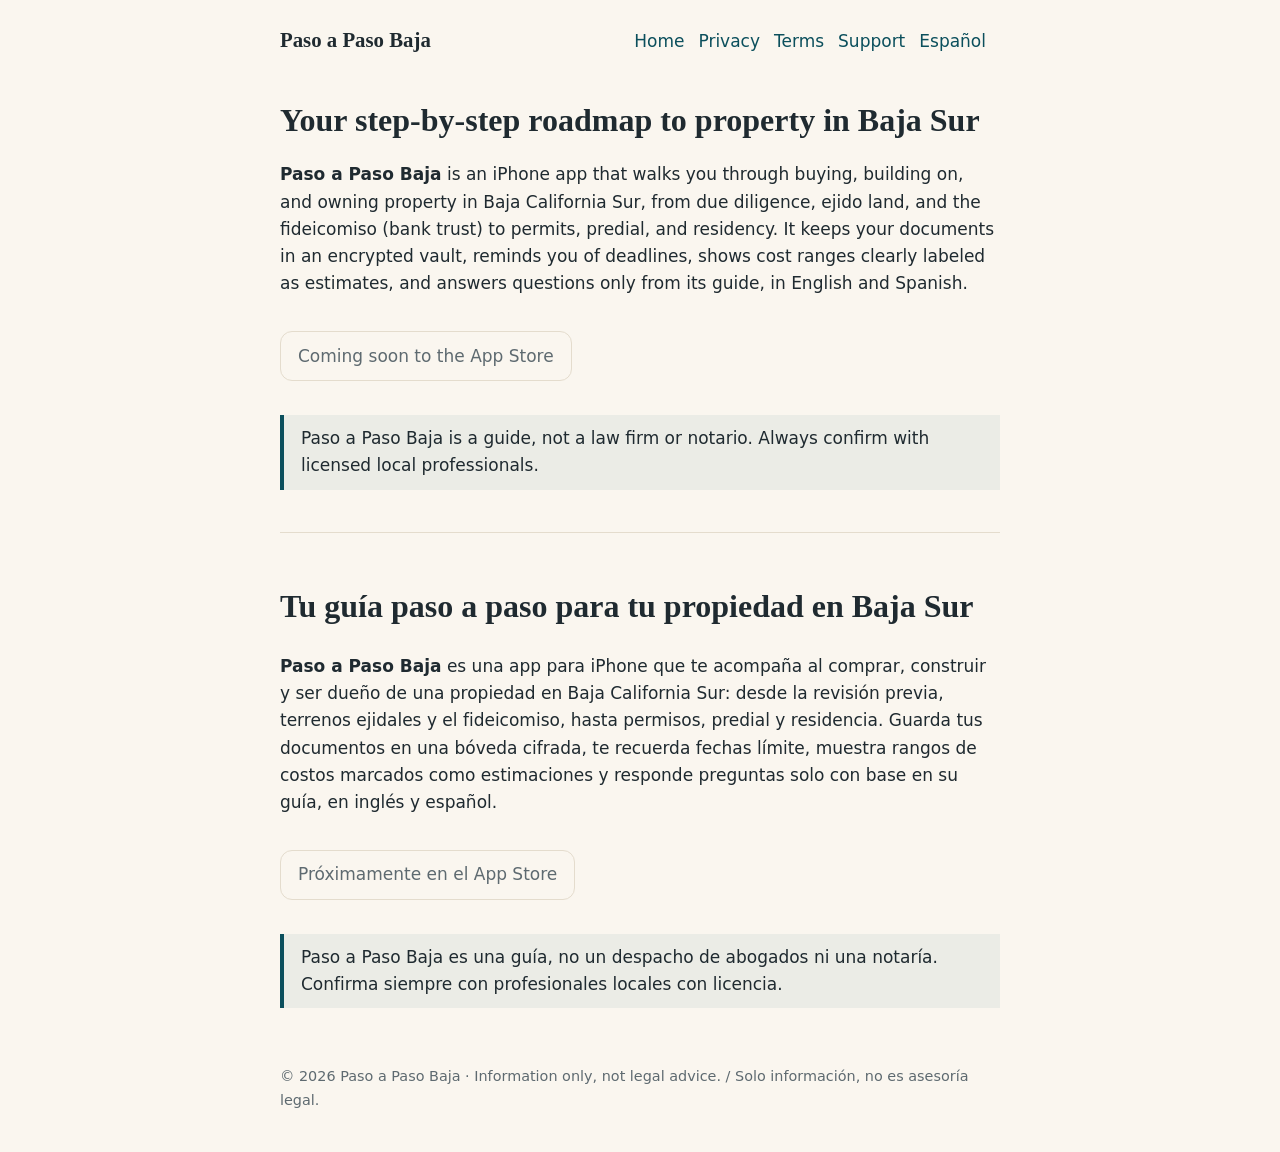
==== index.html @ 198a6a00 "Paso a Paso Baja site (content 2026.10.3)" ====
<!doctype html><html lang="en"><head><meta charset="utf-8"><meta name="viewport" content="width=device-width,initial-scale=1">
<title>Home · Paso a Paso Baja</title><meta name="description" content="Paso a Paso Baja: a step-by-step roadmap for buying, building, and owning property in Baja California Sur.">
<link rel="stylesheet" href="style.css"></head><body>
<header><a class="brand" href="./">Paso a Paso Baja</a><nav><a href="./">Home</a><a href="privacy.html">Privacy</a><a href="terms.html">Terms</a><a href="support.html">Support</a><a href="#es">Español</a></nav></header><main>
<h1>Your step-by-step roadmap to property in Baja Sur</h1>
<p><strong>Paso a Paso Baja</strong> is an iPhone app that walks you through buying, building on, and owning property in Baja California Sur, from due diligence, ejido land, and the fideicomiso (bank trust) to permits, predial, and residency. It keeps your documents in an encrypted vault, reminds you of deadlines, shows cost ranges clearly labeled as estimates, and answers questions only from its guide, in English and Spanish.</p>
<p class="badge">Coming soon to the App Store</p>
<p class="note">Paso a Paso Baja is a guide, not a law firm or notario. Always confirm with licensed local professionals.</p>
<section class="lang" id="es" lang="es">
<h1>Tu guía paso a paso para tu propiedad en Baja Sur</h1>
<p><strong>Paso a Paso Baja</strong> es una app para iPhone que te acompaña al comprar, construir y ser dueño de una propiedad en Baja California Sur: desde la revisión previa, terrenos ejidales y el fideicomiso, hasta permisos, predial y residencia. Guarda tus documentos en una bóveda cifrada, te recuerda fechas límite, muestra rangos de costos marcados como estimaciones y responde preguntas solo con base en su guía, en inglés y español.</p>
<p class="badge">Próximamente en el App Store</p>
<p class="note">Paso a Paso Baja es una guía, no un despacho de abogados ni una notaría. Confirma siempre con profesionales locales con licencia.</p>
</section>
</main><footer>© 2026 Paso a Paso Baja · Information only, not legal advice. / Solo información, no es asesoría legal.</footer></body></html>
---- style.css ----
:root{--sand:#FAF6EF;--ink:#1F2A30;--muted:#5E6A70;--sea:#0B4F5C;--line:#E4DCCD}
@media (prefers-color-scheme:dark){:root{--sand:#0E1A20;--ink:#EDE6DA;--muted:#9AA6AB;--sea:#7FD1D9;--line:#24343B}}
*{box-sizing:border-box}body{margin:0;background:var(--sand);color:var(--ink);font:17px/1.6 -apple-system,system-ui,"Segoe UI",Roboto,sans-serif}
main,header,footer{max-width:760px;margin:0 auto;padding:0 20px}
header{padding-top:28px;display:flex;flex-wrap:wrap;gap:12px 20px;align-items:baseline}
header .brand{font:600 1.3rem Georgia,serif;color:var(--ink);text-decoration:none;margin-right:auto}
nav a,a{color:var(--sea)}nav a{margin-right:14px;text-decoration:none}
h1,h2{font-family:Georgia,"New York",serif;line-height:1.25}h1{font-size:2rem;margin-top:1.4em}
.lang{border-top:1px solid var(--line);margin-top:2.5em;padding-top:.5em}
.note{border-left:4px solid var(--sea);padding:.6em 1em;background:rgba(11,79,92,.06)}
.badge{display:inline-block;border:1px solid var(--line);border-radius:12px;padding:.6em 1em;color:var(--muted)}
footer{color:var(--muted);font-size:.9rem;padding:40px 20px}
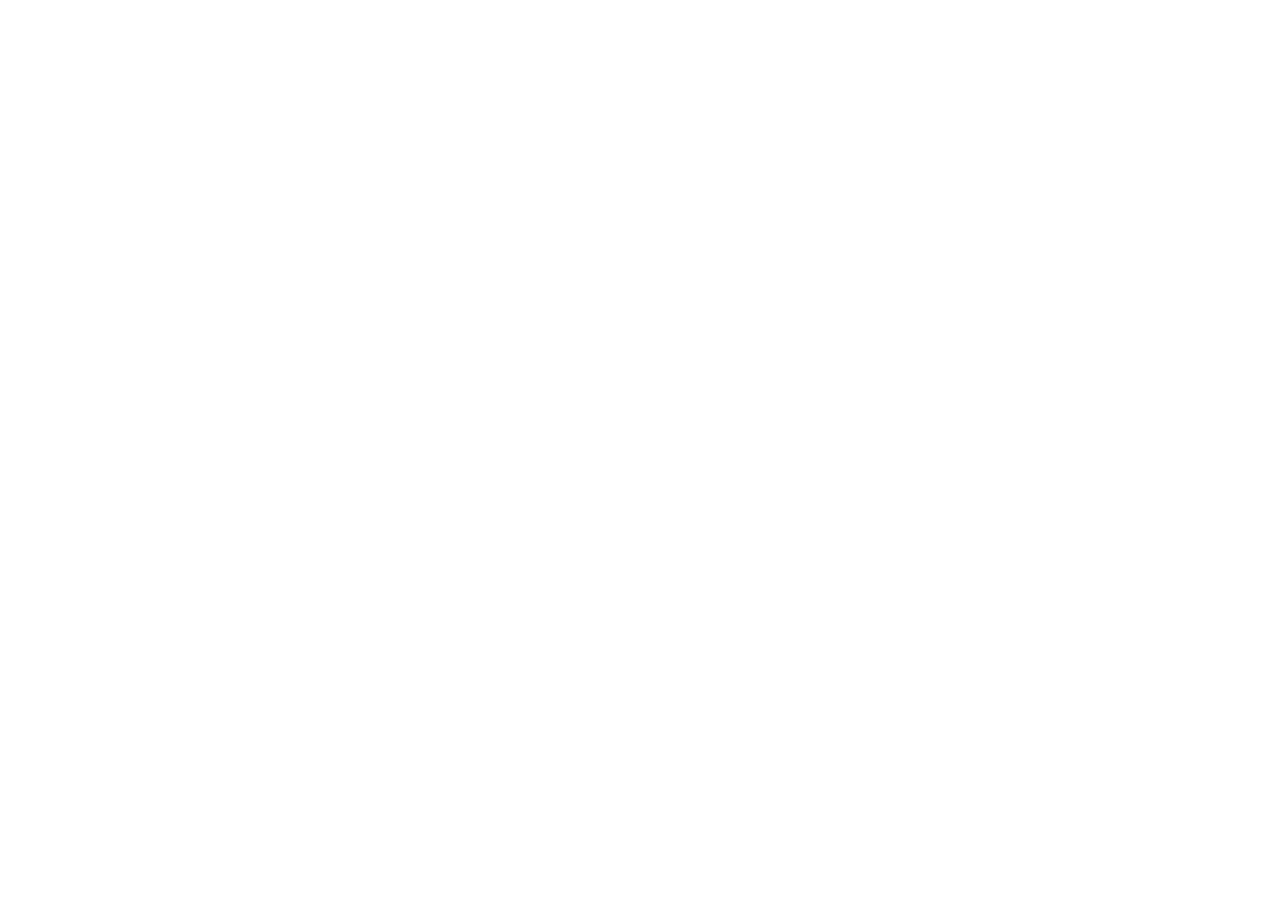
==== commit b5b71e03: "Home moved to pasoapasobaja.com: redirect page (meta refresh, canonical, visible link; #es -> /?l=es" ====
--- a/index.html
+++ b/index.html
@@ -1,15 +1,19 @@
-<!doctype html><html lang="en"><head><meta charset="utf-8"><meta name="viewport" content="width=device-width,initial-scale=1">
-<title>Home · Paso a Paso Baja</title><meta name="description" content="Paso a Paso Baja: a step-by-step roadmap for buying, building, and owning property in Baja California Sur.">
-<link rel="stylesheet" href="style.css"></head><body>
-<header><a class="brand" href="./">Paso a Paso Baja</a><nav><a href="./">Home</a><a href="privacy.html">Privacy</a><a href="terms.html">Terms</a><a href="support.html">Support</a><a href="#es">Español</a></nav></header><main>
-<h1>Your step-by-step roadmap to property in Baja Sur</h1>
-<p><strong>Paso a Paso Baja</strong> is an iPhone app that walks you through buying, building on, and owning property in Baja California Sur, from due diligence, ejido land, and the fideicomiso (bank trust) to permits, predial, and residency. It keeps your documents in an encrypted vault, reminds you of deadlines, shows cost ranges clearly labeled as estimates, and answers questions only from its guide, in English and Spanish.</p>
-<p class="badge">Coming soon to the App Store</p>
-<p class="note">Paso a Paso Baja is a guide, not a law firm or notario. Always confirm with licensed local professionals.</p>
-<section class="lang" id="es" lang="es">
-<h1>Tu guía paso a paso para tu propiedad en Baja Sur</h1>
-<p><strong>Paso a Paso Baja</strong> es una app para iPhone que te acompaña al comprar, construir y ser dueño de una propiedad en Baja California Sur: desde la revisión previa, terrenos ejidales y el fideicomiso, hasta permisos, predial y residencia. Guarda tus documentos en una bóveda cifrada, te recuerda fechas límite, muestra rangos de costos marcados como estimaciones y responde preguntas solo con base en su guía, en inglés y español.</p>
-<p class="badge">Próximamente en el App Store</p>
-<p class="note">Paso a Paso Baja es una guía, no un despacho de abogados ni una notaría. Confirma siempre con profesionales locales con licencia.</p>
-</section>
-</main><footer>© 2026 Paso a Paso Baja · Information only, not legal advice. / Solo información, no es asesoría legal.</footer></body></html>
+<!doctype html>
+<html lang="en">
+<head>
+<meta charset="utf-8">
+<title>Paso a Paso Baja (moved)</title>
+<meta name="viewport" content="width=device-width, initial-scale=1">
+<meta name="robots" content="noindex">
+<link rel="canonical" href="https://pasoapasobaja.com/">
+<meta http-equiv="refresh" content="0; url=https://pasoapasobaja.com/">
+<script>location.replace(location.hash === "#es" ? "https://pasoapasobaja.com/?l=es" : "https://pasoapasobaja.com/");</script>
+<link rel="stylesheet" href="style.css">
+</head>
+<body>
+<main>
+<p>Paso a Paso Baja has moved to <a href="https://pasoapasobaja.com/">pasoapasobaja.com</a>.</p>
+<p lang="es">Paso a Paso Baja se trasladó a <a href="https://pasoapasobaja.com/?l=es">pasoapasobaja.com</a> (español).</p>
+</main>
+</body>
+</html>
